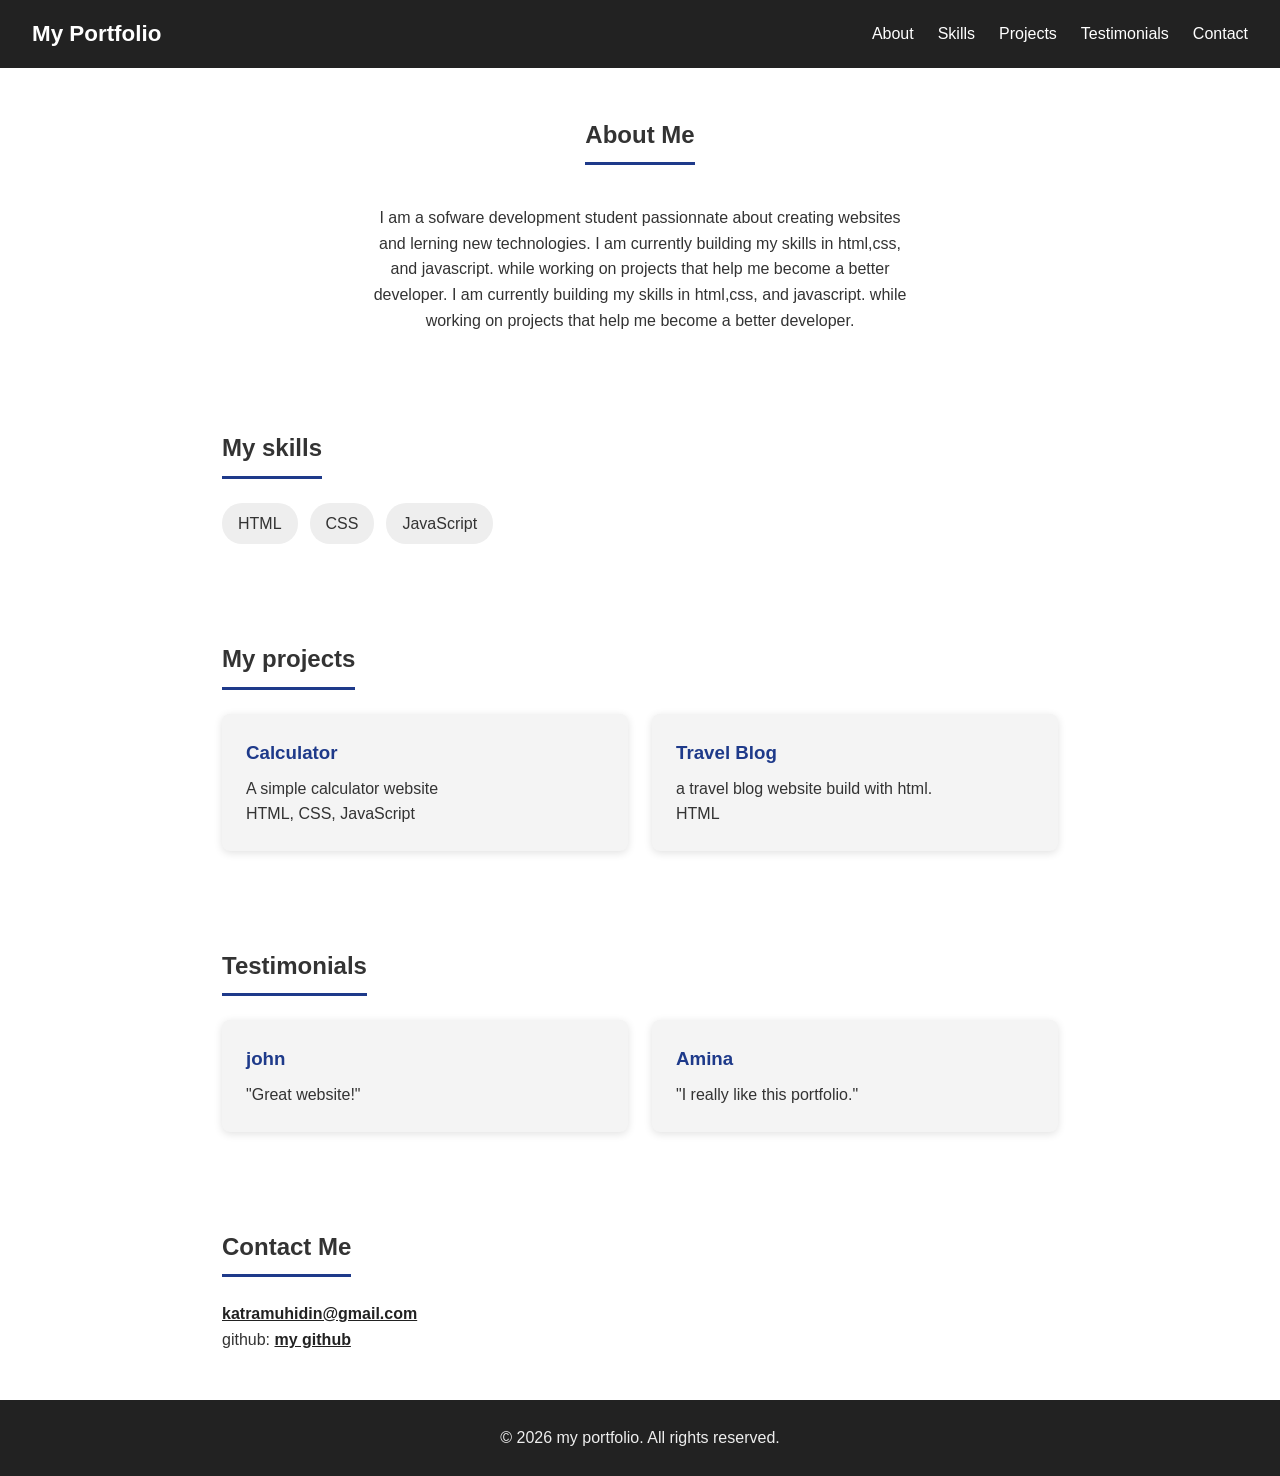
==== index.html @ 40bd10e5 "changed file directories" ====
<!DOCTYPE html>
<html lang="en">
<head>
    <meta charset="UTF-8">
    <meta name="viewport" content="width=device-width, initial-scale=1.0">
    <title>itskhadra</title>
    <link rel="stylesheet" href="style.css">
</head>

<body>

<header>
    <h1>my portfolio</h1>
    <nav>
        <a href="#about">About</a>
        <a href="#skills">Skills</a>
        <a href="#projects">Projects</a>
        <a href="#testimonials">Testimonials</a>
        <a href="#contact">Contact</a>
    </nav>

</header>

<main> 
    
<section id="about">
    <h2>About Me</h2>
        <p>
           I am a sofware development student passionnate about creating websites and lerning new technologies.
           I am currently  building my skills in html,css, and javascript. while working on projects that help me become a better developer.
           I am currently  building my skills in html,css, and javascript. while working on projects that help me become a better developer. 
        </p>
</section>
<section id="skills">
    <h2>My skills</h2>
    <ul id="skills-list">
        <li>HTML</li>
        <li>CSS</li>
        <li>JavaScript</li>
    </ul>

</section>
 
<section id="projects">
    <h2>My projects</h2>
    <div id="project-list">
        <!-- javascript will add the project here-->

    </div>

</section>

<section id="testimonials">
    <h2>Testimonials</h2>
    <div id="testimonial-list">
        <!-- javascript will add the testimonials here-->

    </div>

</section>
 
<section id="contact">
    <h2>Contact Me</h2>
            <p>
            <a target="_blank" href="mailto:katramuhidin@gmail.com">katramuhidin@gmail.com</a>
            </p>
    <p>
        github:
        <a href="https://github.com/itskhadra" target="_blank">
            my github

        </a>
    </p>

</section>
</main> 
<footer>
    <p>&copy; 2026 my portfolio. All rights reserved.</p>
</footer>

<script src="script.js"></script>
</body>

</html>
---- style.css ----
:root {
    --color-dark: #222;
    --color-light: #eee;
    --color-accent: #1e3a8a;
    --color-accent-light: #93c5fd;
    --color-card: #f4f4f4;
    --shadow-card: 0 2px 8px rgba(0, 0, 0, 0.12);
    --shadow-card-hover: 0 8px 20px rgba(0, 0, 0, 0.18);
}

*{
    margin: 0;
    padding: 0;
    box-sizing: border-box;
}
html{
    scroll-behavior: smooth;
}

body{
    font-family: 'Lucida Sans', 'Lucida Sans Regular', 'Lucida Grande', 'Lucida Sans Unicode', Geneva, Verdana, sans-serif;
    line-height: 1.6;
    color: #333;

}
#about {
    display: flex;
    flex-direction: column;
    align-items: center;
    gap: 1rem;
    text-align: center;
}
#about p{
    max-width: 60ch;
}
header{
    display: flex;
    justify-content: space-between;
    align-items: center;
    padding: 1rem 2rem;
    background: var(--color-dark);
    color: #fff;
    position: sticky;
    top: 0;
    z-index: 100;
}
header h1{
    text-transform: capitalize;
    font-size: 1.4rem;
}
nav{

    display: flex;
    flex-wrap: wrap;
    gap: 1.5rem;

}
nav a{
    color: #fff;
    text-decoration: none;
    border-bottom: 2px;
    transition: color 0.2s, border-color 0.2s;  
}
/* hover effect for both kyboard and mouse */
nav a:hover,
nav a:focus-visible {
    color: var(--color-accent-light);
    border-bottom-color: var(--color-accent-light);
}

section{
    padding: 3rem 2rem;
    max-width: 900px;
    margin: 0 auto;
    scroll-margin-top: 5rem; /*stops the sticky header from covering a section's heading when a nav link scrolls to it.*/
}
section h2 {
    margin-bottom: 1.5rem;
    padding-bottom: 0.5rem;
    border-bottom: 3px solid var(--color-accent);
    display: inline-block;

}
#skills-list{
    list-style: none;
    display: flex;
    flex-wrap: wrap;
    gap: 0.75rem;
    
}
#skills-list li{
    background: var(--color-light);
    padding: 0.5rem 1rem;
    border-radius: 20px;
    transition: background 0.2s, color 0.2s;

}
#skills-list li:hover{
    background: var(--color-accent);
    color: #fff;

}
#project-list,
#testimonial-list {
    display: grid;
    grid-template-columns: repeat(auto-fit, minmax(250px, 1fr));
    gap: 1.5rem;
}

#project-list > div,
#testimonial-list > div {
    background: var(--color-card);
    border-radius: 8px;
    padding: 1.5rem;
    box-shadow: var(--shadow-card);
    transition: transform 0.2s, box-shadow 0.2s;
}

#project-list h3,
#testimonial-list h3 {
    margin-bottom: 0.5rem;
    color: var(--color-accent);
}

#contact a{
    color: #222;
    font-weight: bold;
}

footer{
    background-color: #222;
    color: #eee;
    text-align: center;
    padding: 25px;
    text-decoration-color: aliceblue;

}
@media (max-width: 600px) {
  #about {
    flex-direction: column;
    text-align: center;
  }

  header {
    flex-direction: column;
    gap: 0.75rem;
  }

  nav a {
    margin-left: 0;
    margin-right: 0.75rem;
  }
}
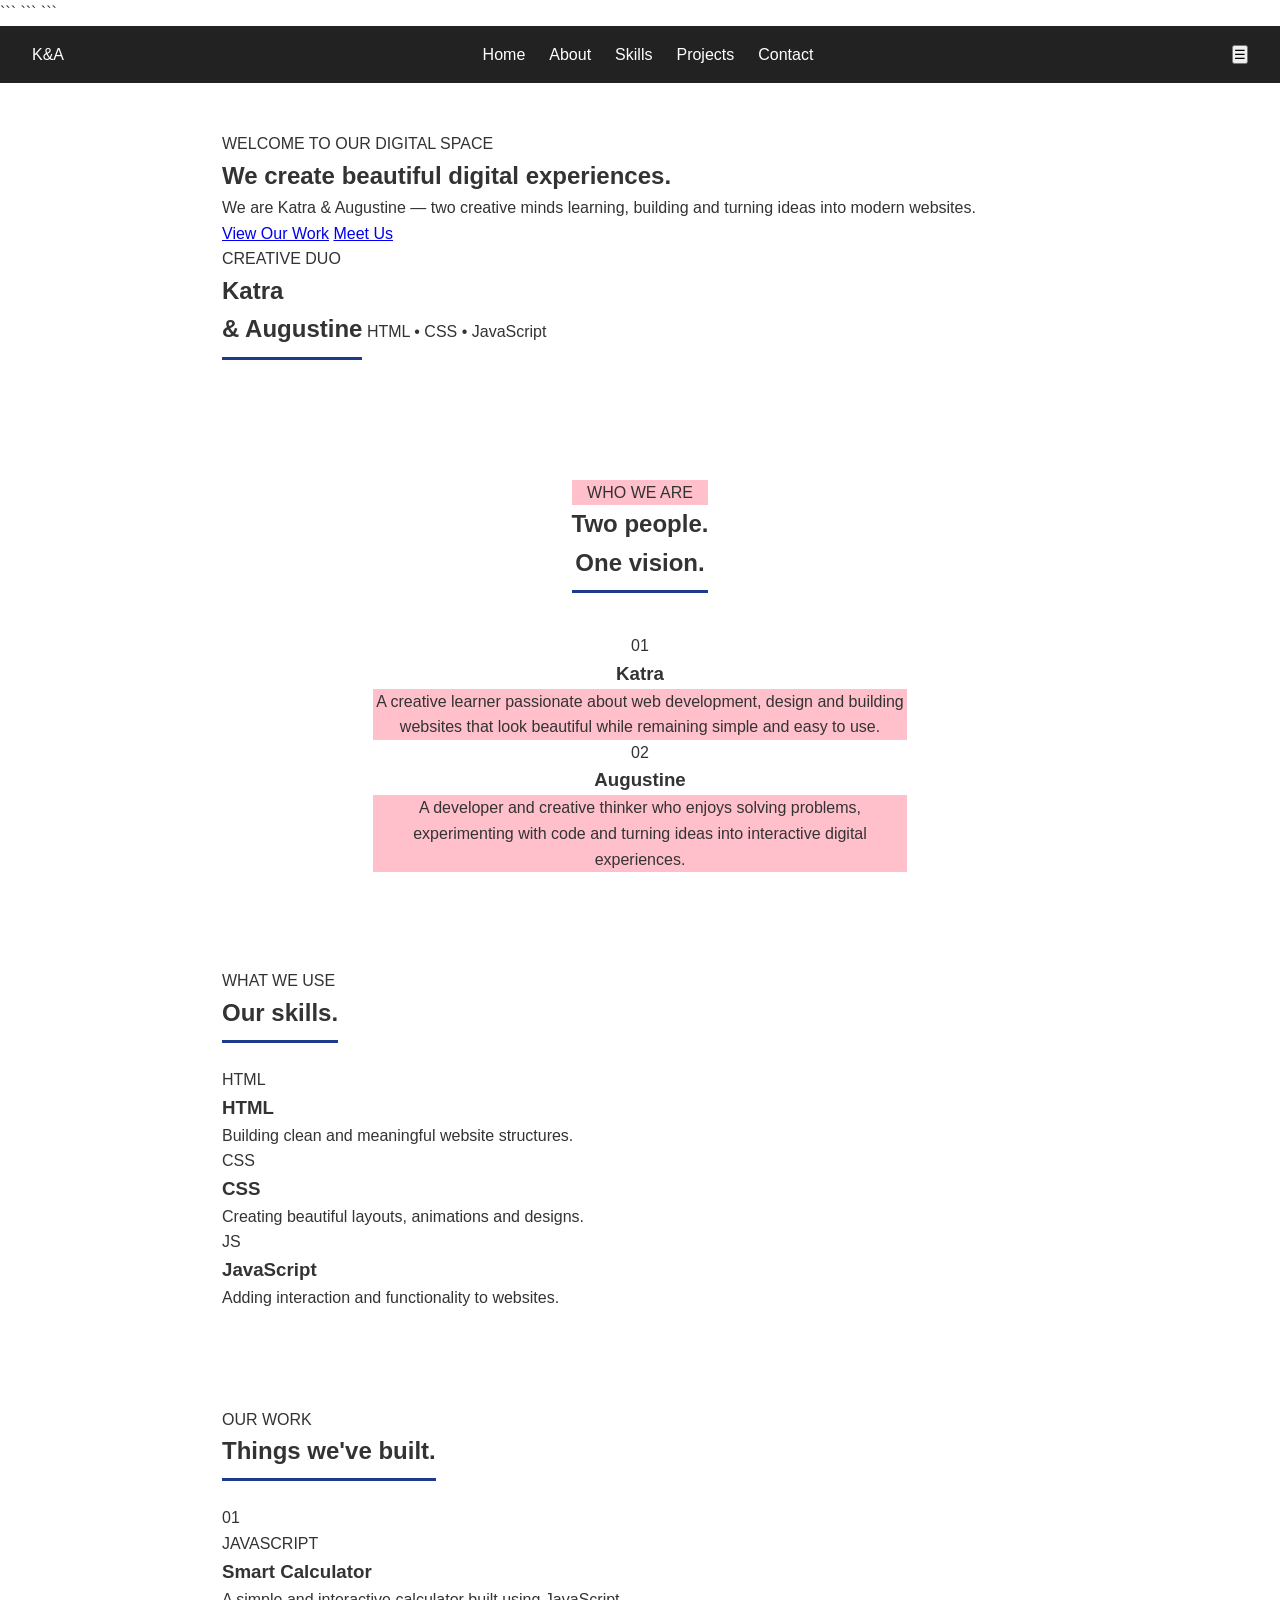
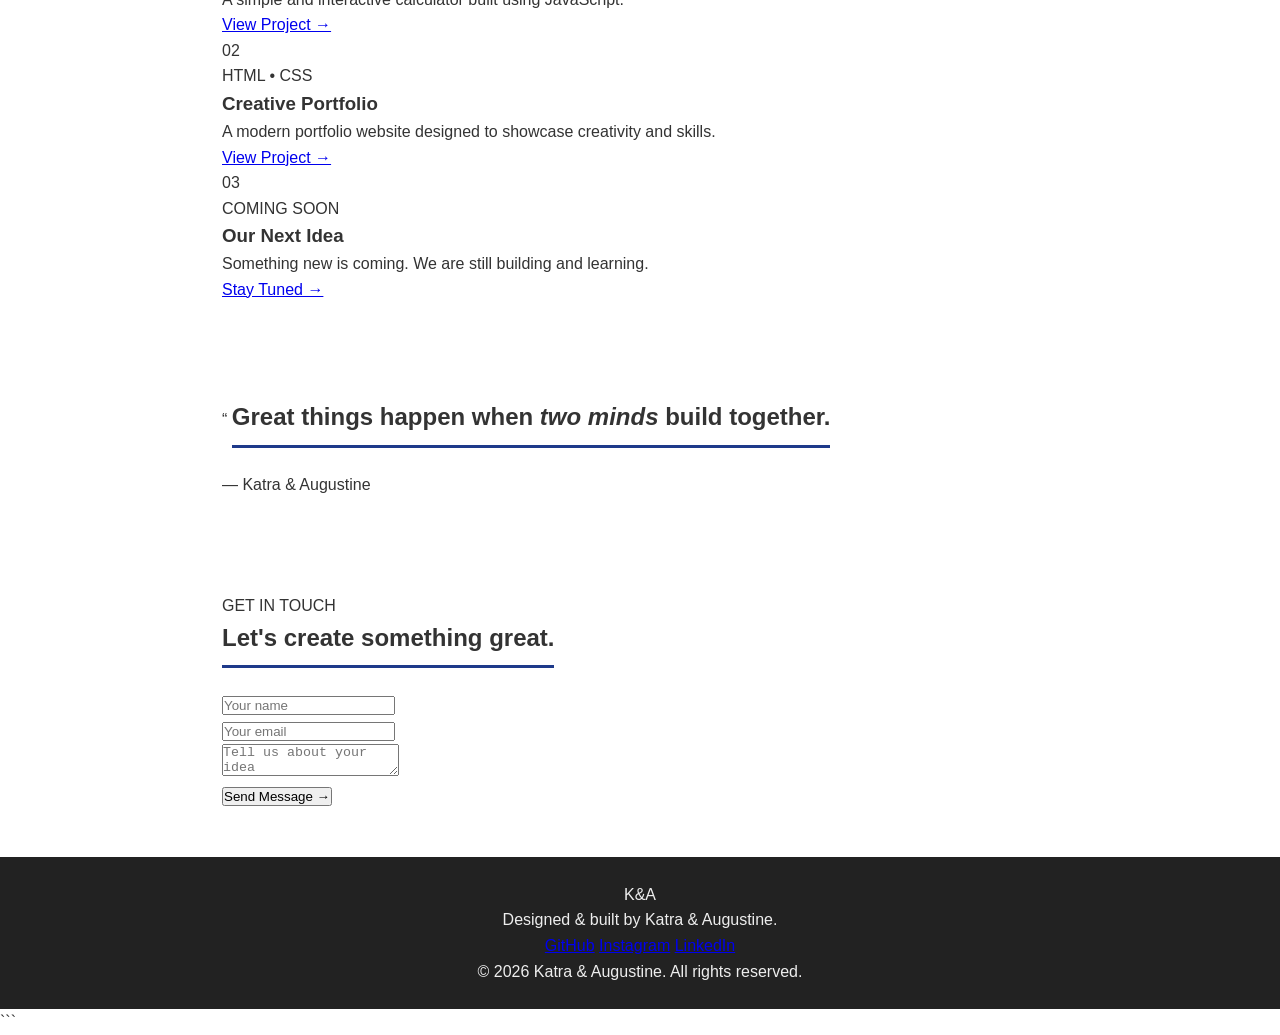
==== commit affed0d7: "Revamp index.html with new layout and content Updated the title and header structure, added a hero s" ====
--- a/index.html
+++ b/index.html
@@ -1,84 +1,307 @@
 <!DOCTYPE html>
+
 <html lang="en">
 <head>
     <meta charset="UTF-8">
     <meta name="viewport" content="width=device-width, initial-scale=1.0">
-    <title>itskhadra</title>
-    <link rel="stylesheet" href="style.css">
+
+```
+<title>Katra & Augustine | Creative Developers</title>
+
+<link rel="stylesheet" href="style.css">
+
+<link
+    href="https://fonts.googleapis.com/css2?family=Inter:wght@400;500;600;700;800&display=swap"
+    rel="stylesheet"
+>
+```
+
 </head>
 
 <body>
 
-<header>
-    <h1>my portfolio</h1>
+```
+<!-- Navigation -->
+<header class="navbar">
+    <div class="logo">
+        K<span>&</span>A
+    </div>
+
     <nav>
+        <a href="#home">Home</a>
         <a href="#about">About</a>
         <a href="#skills">Skills</a>
         <a href="#projects">Projects</a>
-        <a href="#testimonials">Testimonials</a>
         <a href="#contact">Contact</a>
     </nav>
 
+    <button id="menu-btn">☰</button>
 </header>
 
-<main> 
-    
-<section id="about">
-    <h2>About Me</h2>
-        <p>
-           I am a sofware development student passionnate about creating websites and lerning new technologies.
-           I am currently  building my skills in html,css, and javascript. while working on projects that help me become a better developer.
-           I am currently  building my skills in html,css, and javascript. while working on projects that help me become a better developer. 
+
+<!-- Hero Section -->
+<section id="home" class="hero">
+
+    <div class="hero-content">
+
+        <p class="small-title">WELCOME TO OUR DIGITAL SPACE</p>
+
+        <h1>
+            We create
+            <span>beautiful</span>
+            digital experiences.
+        </h1>
+
+        <p class="hero-text">
+            We are Katra & Augustine — two creative minds learning,
+            building and turning ideas into modern websites.
         </p>
-</section>
-<section id="skills">
-    <h2>My skills</h2>
-    <ul id="skills-list">
-        <li>HTML</li>
-        <li>CSS</li>
-        <li>JavaScript</li>
-    </ul>
-
-</section>
- 
-<section id="projects">
-    <h2>My projects</h2>
-    <div id="project-list">
-        <!-- javascript will add the project here-->
-
-    </div>
-
-</section>
-
-<section id="testimonials">
-    <h2>Testimonials</h2>
-    <div id="testimonial-list">
-        <!-- javascript will add the testimonials here-->
-
-    </div>
-
-</section>
- 
-<section id="contact">
-    <h2>Contact Me</h2>
+
+        <div class="hero-buttons">
+            <a href="#projects" class="btn primary">View Our Work</a>
+            <a href="#about" class="btn secondary">Meet Us</a>
+        </div>
+
+    </div>
+
+    <div class="hero-card">
+
+        <div class="circle"></div>
+
+        <div class="profile-content">
+            <p>CREATIVE DUO</p>
+
+            <h2>Katra<br>& Augustine</h2>
+
+            <span>HTML • CSS • JavaScript</span>
+        </div>
+
+    </div>
+
+</section>
+
+
+<!-- About Section -->
+<section id="about" class="section">
+
+    <div class="section-title">
+        <p>WHO WE ARE</p>
+        <h2>Two people.<br><span>One vision.</span></h2>
+    </div>
+
+    <div class="about-content">
+
+        <div class="about-card">
+            <span class="number">01</span>
+
+            <h3>Katra</h3>
+
             <p>
-            <a target="_blank" href="mailto:katramuhidin@gmail.com">katramuhidin@gmail.com</a>
+                A creative learner passionate about web development,
+                design and building websites that look beautiful
+                while remaining simple and easy to use.
             </p>
+        </div>
+
+
+        <div class="about-card featured">
+            <span class="number">02</span>
+
+            <h3>Augustine</h3>
+
+            <p>
+                A developer and creative thinker who enjoys solving
+                problems, experimenting with code and turning ideas
+                into interactive digital experiences.
+            </p>
+        </div>
+
+    </div>
+
+</section>
+
+
+<!-- Skills -->
+<section id="skills" class="section skills-section">
+
+    <div class="section-title">
+        <p>WHAT WE USE</p>
+        <h2>Our <span>skills.</span></h2>
+    </div>
+
+    <div class="skills">
+
+        <div class="skill">
+            <div class="skill-icon">HTML</div>
+            <h3>HTML</h3>
+            <p>Building clean and meaningful website structures.</p>
+        </div>
+
+        <div class="skill">
+            <div class="skill-icon">CSS</div>
+            <h3>CSS</h3>
+            <p>Creating beautiful layouts, animations and designs.</p>
+        </div>
+
+        <div class="skill">
+            <div class="skill-icon">JS</div>
+            <h3>JavaScript</h3>
+            <p>Adding interaction and functionality to websites.</p>
+        </div>
+
+    </div>
+
+</section>
+
+
+<!-- Projects -->
+<section id="projects" class="section">
+
+    <div class="section-title">
+        <p>OUR WORK</p>
+        <h2>Things we've <span>built.</span></h2>
+    </div>
+
+    <div class="projects">
+
+        <article class="project">
+            <div class="project-image calculator">
+                <span>01</span>
+            </div>
+
+            <div class="project-info">
+                <p>JAVASCRIPT</p>
+                <h3>Smart Calculator</h3>
+
+                <p>
+                    A simple and interactive calculator built
+                    using JavaScript.
+                </p>
+
+                <a href="#">View Project →</a>
+            </div>
+        </article>
+
+
+        <article class="project">
+            <div class="project-image portfolio">
+                <span>02</span>
+            </div>
+
+            <div class="project-info">
+                <p>HTML • CSS</p>
+                <h3>Creative Portfolio</h3>
+
+                <p>
+                    A modern portfolio website designed to
+                    showcase creativity and skills.
+                </p>
+
+                <a href="#">View Project →</a>
+            </div>
+        </article>
+
+
+        <article class="project">
+            <div class="project-image future">
+                <span>03</span>
+            </div>
+
+            <div class="project-info">
+                <p>COMING SOON</p>
+                <h3>Our Next Idea</h3>
+
+                <p>
+                    Something new is coming. We are still
+                    building and learning.
+                </p>
+
+                <a href="#">Stay Tuned →</a>
+            </div>
+        </article>
+
+    </div>
+
+</section>
+
+
+<!-- Quote -->
+<section class="quote">
+
+    <div>
+        <span>“</span>
+
+        <h2>
+            Great things happen when
+            <em>two minds</em>
+            build together.
+        </h2>
+
+        <p>— Katra & Augustine</p>
+    </div>
+
+</section>
+
+
+<!-- Contact -->
+<section id="contact" class="section contact">
+
+    <div class="section-title">
+        <p>GET IN TOUCH</p>
+        <h2>Let's create something <span>great.</span></h2>
+    </div>
+
+    <form id="contact-form">
+
+        <div class="input-group">
+            <input type="text" id="name" placeholder="Your name">
+        </div>
+
+        <div class="input-group">
+            <input type="email" id="email" placeholder="Your email">
+        </div>
+
+        <div class="input-group">
+            <textarea id="message" placeholder="Tell us about your idea"></textarea>
+        </div>
+
+        <button type="submit" class="btn primary">
+            Send Message →
+        </button>
+
+        <p id="form-message"></p>
+
+    </form>
+
+</section>
+
+
+<!-- Footer -->
+<footer>
+
+    <div class="footer-logo">
+        K<span>&</span>A
+    </div>
+
     <p>
-        github:
-        <a href="https://github.com/itskhadra" target="_blank">
-            my github
-
-        </a>
+        Designed & built by Katra & Augustine.
     </p>
 
-</section>
-</main> 
-<footer>
-    <p>&copy; 2026 my portfolio. All rights reserved.</p>
+    <div class="socials">
+        <a href="#">GitHub</a>
+        <a href="#">Instagram</a>
+        <a href="#">LinkedIn</a>
+    </div>
+
+    <p class="copyright">
+        © 2026 Katra & Augustine. All rights reserved.
+    </p>
+
 </footer>
 
+
 <script src="script.js"></script>
+```
+
 </body>
-
 </html>
--- a/style.css
+++ b/style.css
@@ -32,6 +32,7 @@
 }
 #about p{
     max-width: 60ch;
+    background-color: pink ;
 }
 header{
     display: flex;
@@ -150,4 +151,4 @@
     margin-left: 0;
     margin-right: 0.75rem;
   }
-}+}
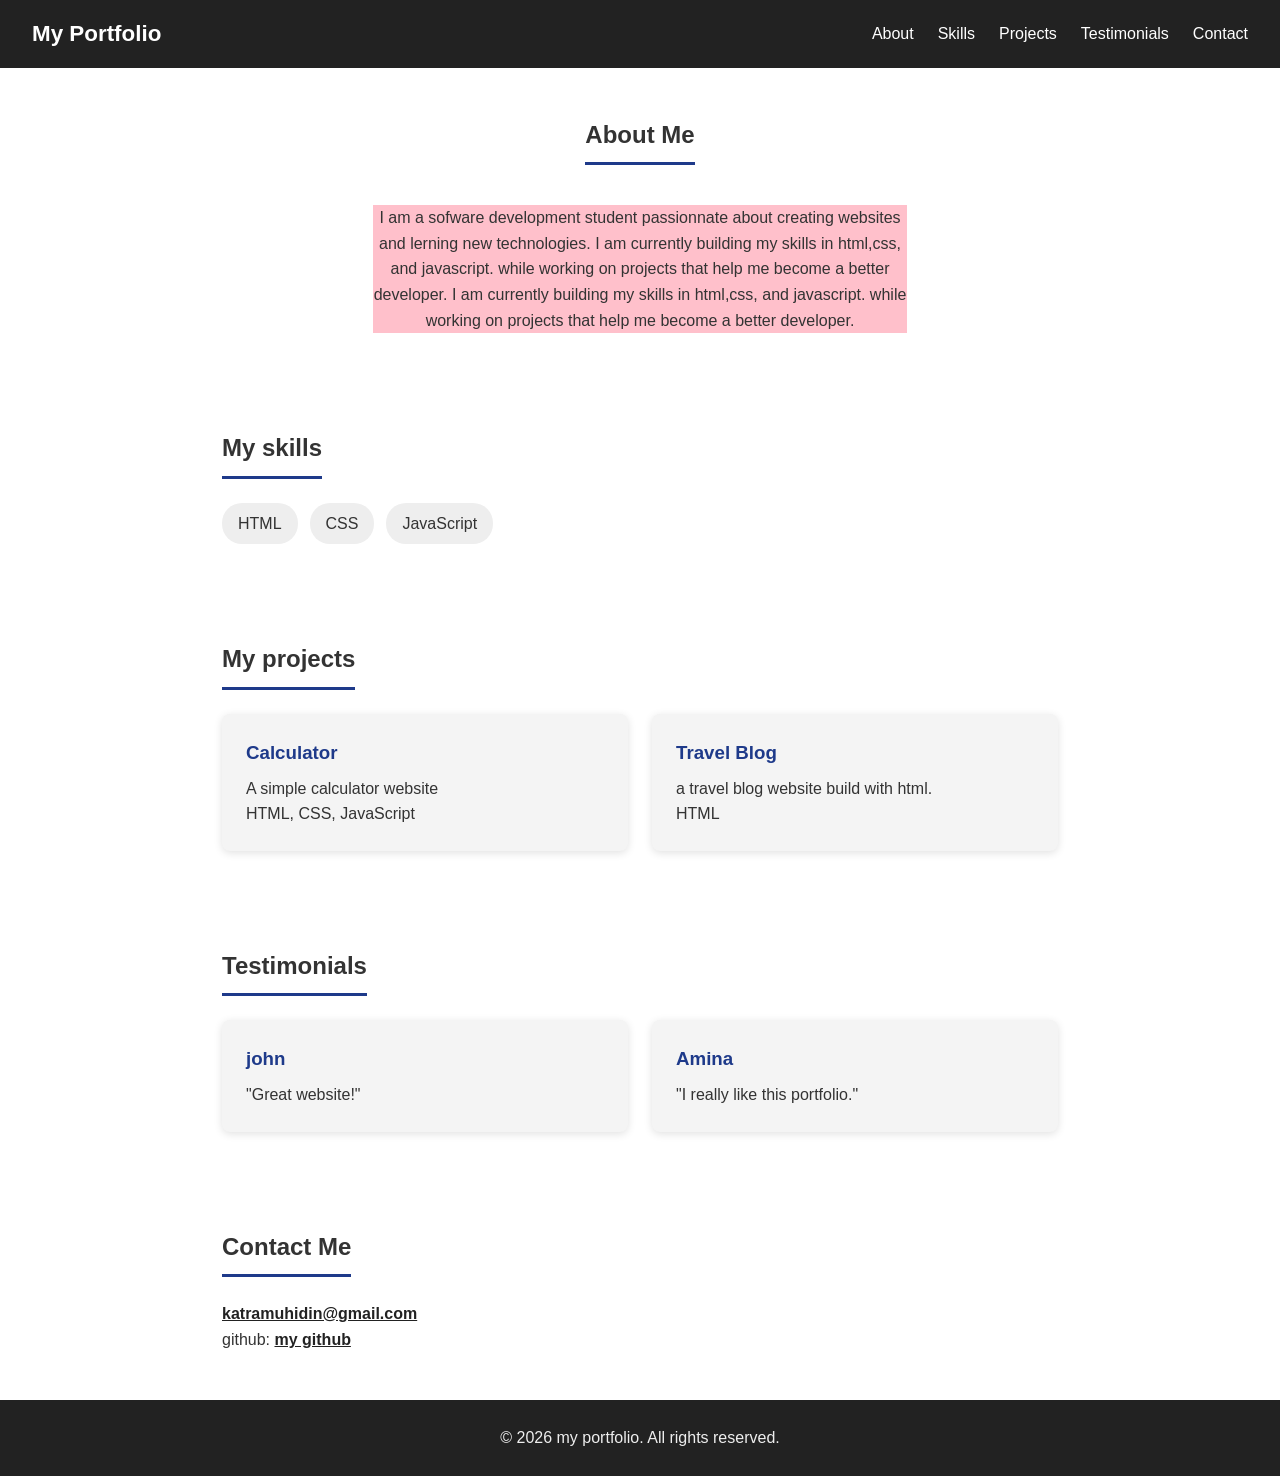
==== commit 118fb08b: "Revert "Revamp index.html with new layout and content" This reverts commit affed0d7254977e5d506050b0" ====
--- a/index.html
+++ b/index.html
@@ -1,307 +1,84 @@
 <!DOCTYPE html>
-
 <html lang="en">
 <head>
     <meta charset="UTF-8">
     <meta name="viewport" content="width=device-width, initial-scale=1.0">
-
-```
-<title>Katra & Augustine | Creative Developers</title>
-
-<link rel="stylesheet" href="style.css">
-
-<link
-    href="https://fonts.googleapis.com/css2?family=Inter:wght@400;500;600;700;800&display=swap"
-    rel="stylesheet"
->
-```
-
+    <title>itskhadra</title>
+    <link rel="stylesheet" href="style.css">
 </head>
 
 <body>
 
-```
-<!-- Navigation -->
-<header class="navbar">
-    <div class="logo">
-        K<span>&</span>A
-    </div>
-
+<header>
+    <h1>my portfolio</h1>
     <nav>
-        <a href="#home">Home</a>
         <a href="#about">About</a>
         <a href="#skills">Skills</a>
         <a href="#projects">Projects</a>
+        <a href="#testimonials">Testimonials</a>
         <a href="#contact">Contact</a>
     </nav>
 
-    <button id="menu-btn">☰</button>
 </header>
 
+<main> 
+    
+<section id="about">
+    <h2>About Me</h2>
+        <p>
+           I am a sofware development student passionnate about creating websites and lerning new technologies.
+           I am currently  building my skills in html,css, and javascript. while working on projects that help me become a better developer.
+           I am currently  building my skills in html,css, and javascript. while working on projects that help me become a better developer. 
+        </p>
+</section>
+<section id="skills">
+    <h2>My skills</h2>
+    <ul id="skills-list">
+        <li>HTML</li>
+        <li>CSS</li>
+        <li>JavaScript</li>
+    </ul>
 
-<!-- Hero Section -->
-<section id="home" class="hero">
-
-    <div class="hero-content">
-
-        <p class="small-title">WELCOME TO OUR DIGITAL SPACE</p>
-
-        <h1>
-            We create
-            <span>beautiful</span>
-            digital experiences.
-        </h1>
-
-        <p class="hero-text">
-            We are Katra & Augustine — two creative minds learning,
-            building and turning ideas into modern websites.
-        </p>
-
-        <div class="hero-buttons">
-            <a href="#projects" class="btn primary">View Our Work</a>
-            <a href="#about" class="btn secondary">Meet Us</a>
-        </div>
-
-    </div>
-
-    <div class="hero-card">
-
-        <div class="circle"></div>
-
-        <div class="profile-content">
-            <p>CREATIVE DUO</p>
-
-            <h2>Katra<br>& Augustine</h2>
-
-            <span>HTML • CSS • JavaScript</span>
-        </div>
+</section>
+ 
+<section id="projects">
+    <h2>My projects</h2>
+    <div id="project-list">
+        <!-- javascript will add the project here-->
 
     </div>
 
 </section>
 
-
-<!-- About Section -->
-<section id="about" class="section">
-
-    <div class="section-title">
-        <p>WHO WE ARE</p>
-        <h2>Two people.<br><span>One vision.</span></h2>
-    </div>
-
-    <div class="about-content">
-
-        <div class="about-card">
-            <span class="number">01</span>
-
-            <h3>Katra</h3>
-
-            <p>
-                A creative learner passionate about web development,
-                design and building websites that look beautiful
-                while remaining simple and easy to use.
-            </p>
-        </div>
-
-
-        <div class="about-card featured">
-            <span class="number">02</span>
-
-            <h3>Augustine</h3>
-
-            <p>
-                A developer and creative thinker who enjoys solving
-                problems, experimenting with code and turning ideas
-                into interactive digital experiences.
-            </p>
-        </div>
+<section id="testimonials">
+    <h2>Testimonials</h2>
+    <div id="testimonial-list">
+        <!-- javascript will add the testimonials here-->
 
     </div>
 
 </section>
+ 
+<section id="contact">
+    <h2>Contact Me</h2>
+            <p>
+            <a target="_blank" href="mailto:katramuhidin@gmail.com">katramuhidin@gmail.com</a>
+            </p>
+    <p>
+        github:
+        <a href="https://github.com/itskhadra" target="_blank">
+            my github
 
-
-<!-- Skills -->
-<section id="skills" class="section skills-section">
-
-    <div class="section-title">
-        <p>WHAT WE USE</p>
-        <h2>Our <span>skills.</span></h2>
-    </div>
-
-    <div class="skills">
-
-        <div class="skill">
-            <div class="skill-icon">HTML</div>
-            <h3>HTML</h3>
-            <p>Building clean and meaningful website structures.</p>
-        </div>
-
-        <div class="skill">
-            <div class="skill-icon">CSS</div>
-            <h3>CSS</h3>
-            <p>Creating beautiful layouts, animations and designs.</p>
-        </div>
-
-        <div class="skill">
-            <div class="skill-icon">JS</div>
-            <h3>JavaScript</h3>
-            <p>Adding interaction and functionality to websites.</p>
-        </div>
-
-    </div>
+        </a>
+    </p>
 
 </section>
-
-
-<!-- Projects -->
-<section id="projects" class="section">
-
-    <div class="section-title">
-        <p>OUR WORK</p>
-        <h2>Things we've <span>built.</span></h2>
-    </div>
-
-    <div class="projects">
-
-        <article class="project">
-            <div class="project-image calculator">
-                <span>01</span>
-            </div>
-
-            <div class="project-info">
-                <p>JAVASCRIPT</p>
-                <h3>Smart Calculator</h3>
-
-                <p>
-                    A simple and interactive calculator built
-                    using JavaScript.
-                </p>
-
-                <a href="#">View Project →</a>
-            </div>
-        </article>
-
-
-        <article class="project">
-            <div class="project-image portfolio">
-                <span>02</span>
-            </div>
-
-            <div class="project-info">
-                <p>HTML • CSS</p>
-                <h3>Creative Portfolio</h3>
-
-                <p>
-                    A modern portfolio website designed to
-                    showcase creativity and skills.
-                </p>
-
-                <a href="#">View Project →</a>
-            </div>
-        </article>
-
-
-        <article class="project">
-            <div class="project-image future">
-                <span>03</span>
-            </div>
-
-            <div class="project-info">
-                <p>COMING SOON</p>
-                <h3>Our Next Idea</h3>
-
-                <p>
-                    Something new is coming. We are still
-                    building and learning.
-                </p>
-
-                <a href="#">Stay Tuned →</a>
-            </div>
-        </article>
-
-    </div>
-
-</section>
-
-
-<!-- Quote -->
-<section class="quote">
-
-    <div>
-        <span>“</span>
-
-        <h2>
-            Great things happen when
-            <em>two minds</em>
-            build together.
-        </h2>
-
-        <p>— Katra & Augustine</p>
-    </div>
-
-</section>
-
-
-<!-- Contact -->
-<section id="contact" class="section contact">
-
-    <div class="section-title">
-        <p>GET IN TOUCH</p>
-        <h2>Let's create something <span>great.</span></h2>
-    </div>
-
-    <form id="contact-form">
-
-        <div class="input-group">
-            <input type="text" id="name" placeholder="Your name">
-        </div>
-
-        <div class="input-group">
-            <input type="email" id="email" placeholder="Your email">
-        </div>
-
-        <div class="input-group">
-            <textarea id="message" placeholder="Tell us about your idea"></textarea>
-        </div>
-
-        <button type="submit" class="btn primary">
-            Send Message →
-        </button>
-
-        <p id="form-message"></p>
-
-    </form>
-
-</section>
-
-
-<!-- Footer -->
+</main> 
 <footer>
-
-    <div class="footer-logo">
-        K<span>&</span>A
-    </div>
-
-    <p>
-        Designed & built by Katra & Augustine.
-    </p>
-
-    <div class="socials">
-        <a href="#">GitHub</a>
-        <a href="#">Instagram</a>
-        <a href="#">LinkedIn</a>
-    </div>
-
-    <p class="copyright">
-        © 2026 Katra & Augustine. All rights reserved.
-    </p>
-
+    <p>&copy; 2026 my portfolio. All rights reserved.</p>
 </footer>
 
+<script src="script.js"></script>
+</body>
 
-<script src="script.js"></script>
-```
-
-</body>
 </html>
